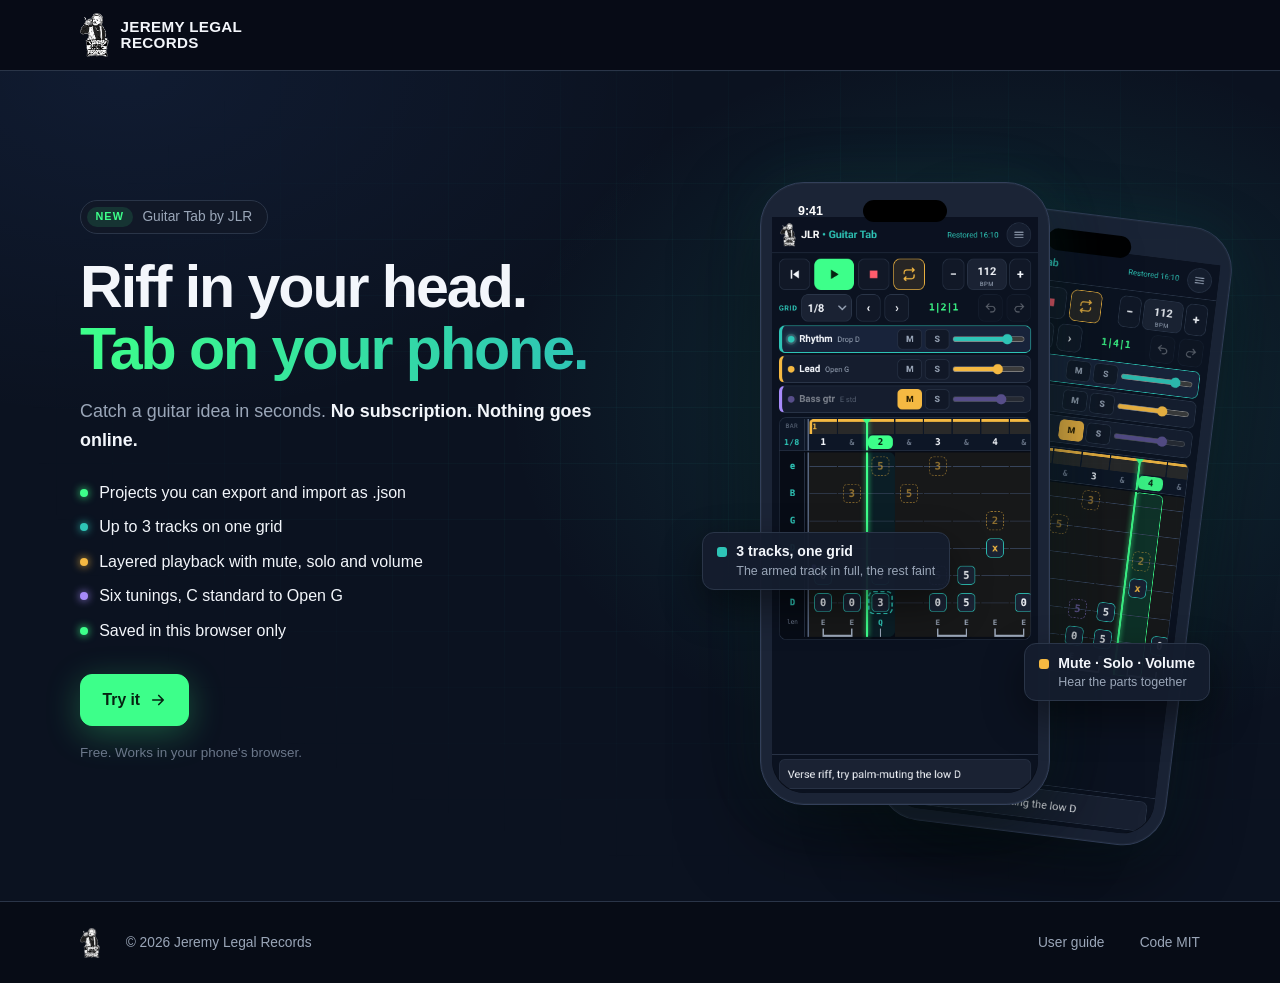
==== guitar-tab/index.html @ 5efbee7f "Add Guitar Tab at /guitar-tab/ and share images for Guitar Tab and Royalty Dashboard - guitar-tab/: " ====
<!doctype html>
<html lang="en">
<head>
<meta charset="utf-8">
<meta name="viewport" content="width=device-width, initial-scale=1, viewport-fit=cover">
<title>Guitar Tab · Jeremy Legal Records</title>
<meta name="description" content="Sketch guitar riffs on your phone. Up to 3 layered tracks, six tunings, mute/solo/volume. Free, no account, nothing stored online.">
<meta name="robots" content="noindex, nofollow">
<meta name="referrer" content="no-referrer">
<meta name="theme-color" content="#0b1220">
<meta http-equiv="Content-Security-Policy" content="default-src 'none'; style-src 'self'; img-src 'self'; base-uri 'none'; form-action 'none'">
<link rel="canonical" href="https://jeremylegalrecords.com/guitar-tab/">
<meta property="og:type" content="website">
<meta property="og:site_name" content="Jeremy Legal Records">
<meta property="og:title" content="Guitar Tab · Jeremy Legal Records">
<meta property="og:description" content="Sketch guitar riffs on your phone. Up to 3 layered tracks, six tunings, mute/solo/volume. Free, no account, nothing stored online.">
<meta property="og:url" content="https://jeremylegalrecords.com/guitar-tab/">
<meta property="og:image" content="https://jeremylegalrecords.com/guitar-tab/og.png">
<meta property="og:image:type" content="image/png">
<meta property="og:image:width" content="1200">
<meta property="og:image:height" content="630">
<meta property="og:image:alt" content="Guitar Tab by Jeremy Legal Records: a phone showing three tab tracks, Rhythm, Lead and Bass, on one grid.">
<meta name="twitter:card" content="summary_large_image">
<meta name="twitter:title" content="Guitar Tab · Jeremy Legal Records">
<meta name="twitter:description" content="Sketch guitar riffs on your phone. Up to 3 layered tracks, six tunings, mute/solo/volume. Free, no account, nothing stored online.">
<meta name="twitter:image" content="https://jeremylegalrecords.com/guitar-tab/og.png">
<meta name="twitter:image:alt" content="Guitar Tab by Jeremy Legal Records: a phone showing three tab tracks, Rhythm, Lead and Bass, on one grid.">
<link rel="icon" href="icons/favicon-32.png" type="image/png">
<link rel="apple-touch-icon" href="icons/apple-touch-icon.png">
<link rel="stylesheet" href="css/landing.css">
</head>
<body>

<header class="top">
  <div class="wrap">
    <a class="brand" href="https://jeremylegalrecords.com/" aria-label="Jeremy Legal Records home">
      <img src="assets/jlr-logo.png" alt="" width="107" height="160">
      <span>Jeremy Legal<br>Records</span>
    </a>
  </div>
</header>

<main>
<section class="hero">
  <div class="wrap">
    <div>
      <div class="pill-new"><b>NEW</b> Guitar Tab by JLR</div>
      <h1>Riff in your head.<br><span class="grad">Tab on your phone.</span></h1>
      <p class="sub">Catch a guitar idea in seconds. <b>No subscription. Nothing goes online.</b></p>
      <ul class="points">
        <li>Projects you can export and import as .json</li>
        <li class="t0">Up to 3 tracks on one grid</li>
        <li class="t1">Layered playback with mute, solo and volume</li>
        <li class="t2">Six tunings, C standard to Open G</li>
        <li>Saved in this browser only</li>
      </ul>
      <div class="ctas">
        <a class="btn go" href="./app/">Try it <svg viewBox="0 0 24 24" aria-hidden="true"><path d="M5 12h14M13 6l6 6-6 6" fill="none" stroke="currentColor" stroke-width="2.2" stroke-linecap="round" stroke-linejoin="round"/></svg></a>
      </div>
      <p class="fine">Free. Works in your phone's browser.</p>
    </div>
    <div class="stage" aria-hidden="true">
      <div class="phone p2"><img src="assets/shots/app-playing.png" alt="" width="780" height="1688"></div>
      <div class="phone p1"><img src="assets/shots/app-tracks.png" alt="" width="780" height="1688"></div>
      <div class="float f1"><i></i><div>3 tracks, one grid<small>The armed track in full, the rest faint</small></div></div>
      <div class="float f2"><i></i><div>Mute · Solo · Volume<small>Hear the parts together</small></div></div>
    </div>
  </div>
</section>
</main>

<footer>
  <div class="wrap">
    <img src="assets/jlr-logo.png" alt="" width="107" height="160">
    <span>© 2026 Jeremy Legal Records</span>
    <span class="links"><a href="https://github.com/maximini22/github-tab/blob/main/docs/USER-GUIDE.md">User guide</a><a href="https://github.com/maximini22/github-tab/blob/main/LICENSE">Code MIT</a></span>
  </div>
</footer>
</body>
</html>
---- guitar-tab/css/landing.css ----
/* Landing style. Adapted from the Royalty Dashboard landing page (jeremylegalrecords.com, royalty-dashboard/landing.css), used read-only as a reference. */
:root{
  --bg:#0b1220;--bg-deep:#070c16;--bg2:#111827;--card:#151d2e;--card2:#1a2233;--line:#2a3548;
  --text:#f3f6fb;--muted:#9aa6b8;--dim:#6b778a;--teal:#2ec4b6;--teal-dim:rgba(46,196,182,.15);
  --neon:#3dff8a;--neon-dim:rgba(61,255,138,.12);--blue:#4f8cff;--purple:#a78bfa;--amber:#f5b942;--red:#ff5c6c;
  --font:-apple-system,BlinkMacSystemFont,"SF Pro Display","SF Pro Text","Segoe UI",Roboto,Helvetica,Arial,sans-serif;
  --mono:ui-monospace,"SF Mono",Menlo,Consolas,monospace
}
*{box-sizing:border-box}
html{scroll-behavior:smooth;color-scheme:dark}
body{margin:0;background:var(--bg);color:var(--text);font:400 1rem/1.6 var(--font);-webkit-font-smoothing:antialiased;overflow-x:hidden}
img{display:block;max-width:100%;height:auto}
a{color:inherit}
.wrap{width:min(1120px,100% - 2.5rem);margin-inline:auto}
.k{font-size:.72rem;font-weight:700;letter-spacing:.14em;text-transform:uppercase;color:var(--teal);margin:0 0 .7rem}
.neon{color:var(--neon)}
h1,h2,h3{letter-spacing:-.035em;line-height:1.04;margin:0}
h2{font-size:clamp(2.1rem,5vw,3.3rem);font-weight:800}
.center{text-align:center}
.lede{color:var(--muted);font-size:1.06rem;max-width:40rem;margin:1rem auto 0}
section{padding-block:clamp(4rem,9vw,6.5rem)}
.rule{border-top:1px solid var(--line)}
/* buttons */
.btn{display:inline-flex;align-items:center;justify-content:center;gap:.55rem;min-height:50px;padding:.8rem 1.35rem;border-radius:12px;font-weight:700;font-size:.98rem;text-decoration:none;border:1px solid var(--line);background:var(--bg2);color:var(--text);white-space:nowrap;transition:filter .15s,border-color .15s}
.btn:hover{border-color:var(--teal)}
.btn.go{background:var(--neon);border-color:var(--neon);color:#062312;box-shadow:0 8px 34px rgba(61,255,138,.28)}
.btn.go:hover{filter:brightness(1.06)}
.btn.sm{min-height:38px;padding:.45rem .9rem;font-size:.86rem;border-radius:10px}
.btn svg{width:18px;height:18px}
/* header */
.top{position:sticky;top:0;z-index:40;background:rgba(7,12,22,.9);backdrop-filter:blur(12px);-webkit-backdrop-filter:blur(12px);border-bottom:1px solid var(--line)}
.top .wrap{display:flex;align-items:center;gap:1.4rem;height:70px}
.brand{display:flex;align-items:center;gap:.7rem;text-decoration:none;margin-right:auto}
.brand img{height:44px;width:auto}
.brand span{font-weight:800;font-size:.95rem;line-height:1.05;letter-spacing:.02em;text-transform:uppercase}
.nav{display:flex;align-items:center;gap:1.4rem;font-size:.92rem}
.nav a{color:var(--muted);text-decoration:none}
.nav a:hover{color:var(--text)}
.nav a.on{color:var(--teal);border:1px solid rgba(46,196,182,.55);background:var(--teal-dim);border-radius:999px;padding:.38rem .9rem}
/* hero */
.hero{position:relative;padding-block:clamp(3rem,7vw,5.5rem) clamp(4rem,8vw,6rem);overflow:hidden;isolation:isolate}
.hero::before{content:"";position:absolute;inset:0;z-index:-2;background:radial-gradient(700px 520px at 78% 40%,rgba(46,196,182,.16),transparent 70%),radial-gradient(800px 500px at 10% 0%,rgba(79,140,255,.08),transparent 70%)}
.hero::after{content:"";position:absolute;inset:0;z-index:-1;background-image:linear-gradient(rgba(46,196,182,.05) 1px,transparent 1px),linear-gradient(90deg,rgba(46,196,182,.05) 1px,transparent 1px);background-size:56px 56px;mask-image:radial-gradient(ellipse at 70% 40%,#000 20%,transparent 70%);-webkit-mask-image:radial-gradient(ellipse at 70% 40%,#000 20%,transparent 70%)}
.hero .wrap{display:grid;grid-template-columns:1.12fr .88fr;gap:2rem;align-items:center}
.pill-new{display:inline-flex;align-items:center;gap:.6rem;border:1px solid var(--line);background:var(--bg2);border-radius:999px;padding:.3rem .9rem .3rem .35rem;font-size:.86rem;color:var(--muted);margin-bottom:1.4rem}
.pill-new b{background:var(--neon-dim);color:var(--neon);border-radius:999px;padding:.1rem .55rem;font-size:.68rem;letter-spacing:.1em}
.hero h1{font-size:clamp(2.5rem,5.6vw,3.85rem);font-weight:800}
.hero h1 .grad{background:linear-gradient(90deg,var(--neon),var(--teal));-webkit-background-clip:text;background-clip:text;color:transparent}
.hero .sub{color:var(--muted);font-size:1.12rem;max-width:33rem;margin:1.4rem 0 2rem}
.hero .sub b{color:var(--text);font-weight:600}
.ctas{display:flex;flex-wrap:wrap;gap:.8rem}
.ticks{list-style:none;padding:0;margin:1.6rem 0 0;display:flex;flex-wrap:wrap;gap:.4rem 1.4rem;font-size:.86rem;color:var(--muted)}
.ticks li::before{content:"";display:inline-block;width:7px;height:7px;border-radius:50%;background:var(--neon);margin-right:.5rem;vertical-align:middle;box-shadow:0 0 8px var(--neon)}
.stage{position:relative;height:620px}
.stage .phone{position:absolute;width:290px}
.stage .p1{left:8%;top:10px;z-index:2}
.stage .p2{right:0;top:40px;transform:rotate(7deg);opacity:.92;z-index:1}
.float{position:absolute;z-index:3;display:flex;gap:.6rem;align-items:flex-start;background:rgba(21,29,46,.95);border:1px solid var(--line);border-radius:12px;padding:.6rem .85rem;font-size:.88rem;font-weight:700;box-shadow:0 16px 40px rgba(0,0,0,.45);max-width:250px;line-height:1.3}
.float small{display:block;font-weight:400;color:var(--muted);font-size:.78rem;margin-top:.15rem}
.float i{flex:none;width:10px;height:10px;border-radius:3px;margin-top:.3rem}
.float.f1{left:-4%;top:58%}.float.f1 i{background:var(--amber)}
.float.f2{right:-2%;top:76%}.float.f2 i{background:var(--neon)}
/* phone frame */
.phone{position:relative;border-radius:44px;padding:34px 11px 11px;background:linear-gradient(#070c16,#070c16) content-box,#1b2436;border:1px solid #33405a;box-shadow:0 30px 80px rgba(0,0,0,.55),0 0 0 1px rgba(255,255,255,.03) inset,0 0 60px rgba(46,196,182,.10)}
.phone::before{content:"";position:absolute;top:17px;left:50%;transform:translateX(-50%);width:84px;height:22px;border-radius:12px;background:#000;z-index:2}
.phone::after{content:"9:41";position:absolute;top:17px;left:13%;font:700 .78rem/22px var(--font);color:#fff;letter-spacing:0}
.phone img{border-radius:0 0 34px 34px;width:100%;aspect-ratio:390/844;object-fit:cover;object-position:top}
.phone .notch-pad{display:none}
/* before / after */
.ba{display:grid;grid-template-columns:1.45fr auto .9fr;gap:2rem;align-items:center;margin-top:3.2rem}
.window{position:relative;background:#f4f5f7;border-radius:12px;box-shadow:0 30px 70px rgba(0,0,0,.5);transform:rotate(-2deg);overflow:hidden}
.window .bar{display:flex;align-items:center;gap:.45rem;background:#e3e6eb;padding:.55rem .8rem;font:500 .8rem var(--mono);color:#3b4250}
.window .bar i{width:11px;height:11px;border-radius:50%;background:#ff5f57}.window .bar i+i{background:#febc2e}.window .bar i+i+i{background:#28c840;margin-right:.6rem}
.sheet-wrap{overflow:hidden;max-height:470px;position:relative}
.sheet-wrap::after{content:"";position:absolute;left:0;right:0;bottom:0;height:120px;background:linear-gradient(transparent,#f4f5f7)}
.sheet{border-collapse:collapse;font:400 .68rem/1.35 var(--mono);color:#2b3240;white-space:nowrap}
.sheet th{background:#e9ecf0;font-weight:700;text-align:left;padding:.35rem .5rem;border:1px solid #d5d9e0}
.sheet td{padding:.3rem .5rem;border:1px solid #e0e3e8}
.sheet tr.hl td{background:#fff8d6}
.sheet td.x{outline:2px solid var(--red);outline-offset:-2px;border-radius:10px;color:#b4232f}
.marker{font-family:"Marker Felt","Comic Sans MS","Chalkboard SE",var(--font);font-weight:900;font-style:italic;text-transform:uppercase;letter-spacing:.02em}
.window .marker{position:absolute;left:5%;bottom:7%;color:var(--red);font-size:1.7rem;transform:rotate(-4deg);z-index:2}
.arrow{width:62px;height:62px;border-radius:50%;border:1px solid rgba(61,255,138,.5);display:grid;place-items:center;color:var(--neon);background:rgba(61,255,138,.06);box-shadow:0 0 30px rgba(61,255,138,.15)}
.arrow svg{width:26px;height:26px}
.after{position:relative;justify-self:center}
.after .phone{width:300px}
.after .marker{position:absolute;top:-2.6rem;right:-1.2rem;color:var(--neon);font-size:1.6rem;transform:rotate(-5deg);text-shadow:0 0 18px rgba(61,255,138,.5);white-space:nowrap}
.cap2{display:grid;grid-template-columns:1.45fr auto .9fr;gap:2rem;margin-top:2.2rem}
.cap2 b{display:block;font-size:1.05rem;margin-bottom:.25rem}
.cap2 p{margin:0;color:var(--muted);font-size:.95rem}
.cap2 .sp{width:62px}
/* formula */
.formula{padding-block:2.6rem;background:var(--bg-deep);border-block:1px solid var(--line)}
.formula .wrap{display:flex;align-items:center;justify-content:center;flex-wrap:wrap;gap:1rem}
.src{display:flex;align-items:center;gap:.8rem;background:var(--card);border:1px solid var(--line);border-radius:14px;padding:.85rem 1.1rem;min-width:200px}
.src .ic{width:38px;height:38px;border-radius:9px;display:grid;place-items:center;font:800 .62rem var(--font);letter-spacing:.04em;flex:none}
.src b{display:block;font-size:.98rem}
.src small{color:var(--muted);font-size:.8rem}
.ic.dk{background:rgba(79,140,255,.16);color:#8db4ff}.ic.apra{background:rgba(245,185,66,.14);color:var(--amber)}.ic.ppca{background:rgba(167,139,250,.16);color:var(--purple)}
.ic.rd{background:#0b1220;padding:4px}
.src.out{border-color:rgba(61,255,138,.6);background:linear-gradient(135deg,rgba(61,255,138,.12),rgba(46,196,182,.06));box-shadow:0 0 34px rgba(61,255,138,.14)}
.op{font-size:1.6rem;font-weight:800;color:var(--dim)}
/* feature cards */
.cards{display:grid;grid-template-columns:1fr 1fr;gap:1.2rem;margin-top:3.2rem}
.fc{background:var(--card);border:1px solid var(--line);border-top:2px solid var(--c,var(--teal));border-radius:16px;padding:1.6rem 1.6rem 1.4rem;display:flex;flex-direction:column}
.fc .k{color:var(--c)}
.fc h3{font-size:1.45rem;font-weight:800;letter-spacing:-.02em}
.fc p{color:var(--muted);margin:.6rem 0 1.2rem;font-size:.97rem}
.fc .shot{margin-top:auto;border-top:1px dashed var(--line);padding-top:1.2rem}
.fc .shot img{border-radius:10px;border:1px solid var(--line);width:100%;max-height:340px;object-fit:cover;object-position:top}
.c-amber{--c:var(--amber)}.c-purple{--c:var(--purple)}.c-teal{--c:var(--teal)}.c-green{--c:var(--neon)}
/* four screens */
.screens{display:grid;grid-template-columns:repeat(4,1fr);gap:1.6rem;margin-top:3.2rem}
.screens figure{margin:0;text-align:center}
.screens .phone{border-radius:36px;padding:28px 9px 9px}
.screens .phone::before{top:11px;width:64px;height:18px}
.screens .phone::after{top:11px;line-height:18px;font-size:.66rem}
.screens .phone img{border-radius:0 0 28px 28px}
.screens figcaption{margin-top:1.3rem}
.screens figcaption .k{margin:0 0 .3rem}
.screens figcaption b{display:block;font-size:1.05rem}
.screens figcaption span{color:var(--muted);font-size:.9rem}
/* privacy */
.priv{display:grid;grid-template-columns:1fr 1fr;gap:2.5rem;align-items:center;background:linear-gradient(135deg,rgba(46,196,182,.10),rgba(21,29,46,.6) 45%);border:1px solid rgba(46,196,182,.3);border-radius:22px;padding:clamp(1.6rem,4vw,3rem)}
.lock{width:52px;height:52px;border-radius:14px;display:grid;place-items:center;background:var(--teal-dim);border:1px solid rgba(46,196,182,.45);color:var(--teal);margin-bottom:1.4rem}
.lock svg{width:24px;height:24px}
.priv h2{font-size:clamp(1.9rem,4vw,2.6rem)}
.priv p{color:var(--muted);margin:1rem 0 1.3rem}
.chips{display:flex;flex-wrap:wrap;gap:.5rem}
.chips span{border:1px solid var(--line);background:var(--bg2);border-radius:999px;padding:.3rem .8rem;font-size:.82rem;font-weight:600}
.steps{display:grid;gap:.8rem;list-style:none;margin:0;padding:0}
.steps li{display:flex;gap:1rem;align-items:flex-start;background:rgba(17,24,39,.85);border:1px solid var(--line);border-radius:14px;padding:1rem 1.1rem}
.steps .n{flex:none;width:36px;height:36px;border-radius:9px;display:grid;place-items:center;background:var(--card2);color:var(--teal);font-weight:800}
.steps li:last-child .n{background:var(--neon);color:#062312}
.steps b{display:block}
.steps span{color:var(--muted);font-size:.9rem}
.steps a{color:var(--neon)}
/* label band */
.band{background:var(--bg-deep);border-block:1px solid var(--line);position:relative;overflow:hidden}
.band::after{content:"";position:absolute;right:-10%;top:-30%;width:600px;height:600px;border-radius:50%;background:radial-gradient(rgba(46,196,182,.10),transparent 65%);z-index:0}
.band .wrap{display:grid;grid-template-columns:280px 1fr;gap:3rem;align-items:center;position:relative;z-index:1}
.band img{width:100%;max-width:280px;filter:drop-shadow(0 20px 40px rgba(0,0,0,.6))}
.band p{color:var(--muted);font-size:1.06rem;max-width:36rem;margin:1rem 0}
.band p b{color:var(--text)}
.band p.k{color:var(--teal);font-size:.72rem;margin:0 0 .7rem}
/* final cta */
.final{text-align:center;position:relative;isolation:isolate}
.final::before{content:"";position:absolute;inset:0;z-index:-1;background:radial-gradient(600px 300px at 50% 50%,rgba(61,255,138,.08),transparent 70%)}
.final h2{font-size:clamp(2.2rem,5.4vw,3.6rem)}
.final .marker{font-size:.95em;letter-spacing:0}
.final .m1{color:var(--red)}.final .m2{color:var(--neon);text-shadow:0 0 22px rgba(61,255,138,.4)}
.final .ctas{justify-content:center;margin-top:2rem}
footer{border-top:1px solid var(--line);background:var(--bg-deep);padding-block:1.6rem;font-size:.86rem;color:var(--muted)}
footer .wrap{display:flex;flex-wrap:wrap;align-items:center;gap:.8rem 1.6rem}
footer img{height:30px;width:auto}
footer .links{margin-left:auto;display:flex;flex-wrap:wrap;gap:1.2rem}
footer a{text-decoration:none}
footer a:hover{color:var(--text)}
/* responsive */
@media (max-width:980px){
  .hero .wrap{grid-template-columns:1fr}
  .stage{height:560px;max-width:520px;margin-inline:auto;width:100%}
  .ba,.cap2{grid-template-columns:1fr}
  .cap2 .sp{display:none}
  .arrow{justify-self:center;transform:rotate(90deg)}
  .screens{grid-template-columns:1fr 1fr}
  .priv{grid-template-columns:1fr}
}
@media (max-width:760px){
  .nav a:not(.cta){display:none}
  .top .wrap{height:62px;gap:.8rem}
  .brand img{height:38px}
  .brand span{font-size:.8rem}
  .cards{grid-template-columns:1fr}
  .band .wrap{grid-template-columns:1fr;gap:1.5rem}
  .band img{max-width:190px}
  .src{min-width:0;flex:1 1 40%}
  .op{display:none}
  .formula .wrap{gap:.6rem}
}
@media (max-width:520px){
  .wrap{width:calc(100% - 2rem)}
  .stage{height:470px}
  .stage .phone{width:220px}
  .stage .p1{left:0}
  .stage .p2{right:0;top:30px}
  .float{display:none}
  .hero h1{font-size:2.15rem}
  .ctas .btn{flex:1 1 100%}
  .after .phone{width:250px}
  .after .marker{right:0;font-size:1.3rem}
  .window .marker{font-size:1.3rem}
  .screens{gap:1rem}
  .screens .phone{border-radius:26px;padding:20px 6px 6px}
  .screens .phone img{border-radius:0 0 21px 21px}
  .screens .phone::before{top:6px;width:40px;height:11px}
  .screens .phone::after{top:5px;line-height:13px;font-size:.5rem}
  .screens figcaption span{font-size:.8rem}
  .src{flex-basis:100%}
}

/* ---- Guitar Tab landing additions ---- */
.hero{min-height:calc(100dvh - 70px);display:flex;align-items:center}
.hero .wrap{width:min(1120px,100% - 2.5rem)}
.hero h1{font-size:clamp(2.3rem,5.4vw,3.7rem)}
.hero .sub{margin:1.1rem 0 1.6rem}
.points{list-style:none;padding:0;margin:0 0 1.9rem;display:grid;gap:.55rem;font-size:1rem;color:var(--text)}
.points li{display:flex;gap:.7rem;align-items:baseline}
.points li::before{content:"";flex:none;width:8px;height:8px;border-radius:50%;background:var(--neon);box-shadow:0 0 8px var(--neon);transform:translateY(-1px)}
.points li.t0::before{background:var(--teal);box-shadow:0 0 8px var(--teal)}
.points li.t1::before{background:var(--amber);box-shadow:0 0 8px var(--amber)}
.points li.t2::before{background:var(--purple);box-shadow:0 0 8px var(--purple)}
.fine{margin:1rem 0 0;font-size:.84rem;color:var(--dim)}
.float.f1 i{background:var(--teal)}
.float.f2 i{background:var(--amber)}
footer .links a{margin-left:1rem}
/* old-address banner (github.io copy only; scripts/publish-to-jlr.sh removes it) */
.moved{margin:0;padding:.7rem 1.25rem;text-align:center;font-size:.92rem;line-height:1.45;color:var(--muted);background:var(--teal-dim);border-bottom:1px solid rgba(46,196,182,.35)}
.moved a{display:block;color:var(--teal);font-weight:700;text-decoration:none}
.moved a:hover{text-decoration:underline}
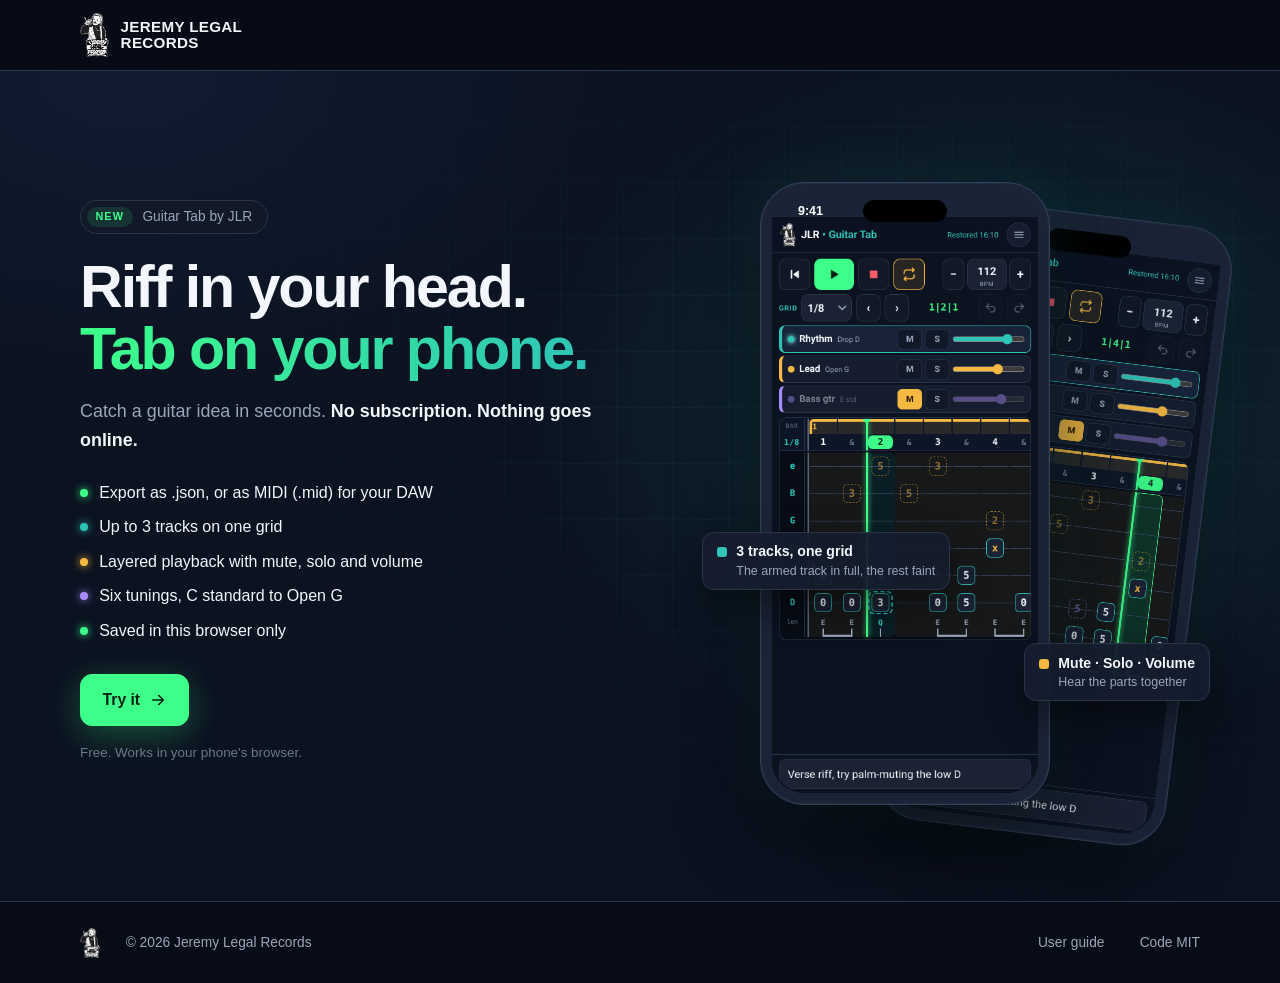
==== commit f2727e8e: "Guitar Tab v5: MIDI export and step editor" ====
--- a/guitar-tab/index.html
+++ b/guitar-tab/index.html
@@ -48,7 +48,7 @@
       <h1>Riff in your head.<br><span class="grad">Tab on your phone.</span></h1>
       <p class="sub">Catch a guitar idea in seconds. <b>No subscription. Nothing goes online.</b></p>
       <ul class="points">
-        <li>Projects you can export and import as .json</li>
+        <li>Export as .json, or as MIDI (.mid) for your DAW</li>
         <li class="t0">Up to 3 tracks on one grid</li>
         <li class="t1">Layered playback with mute, solo and volume</li>
         <li class="t2">Six tunings, C standard to Open G</li>
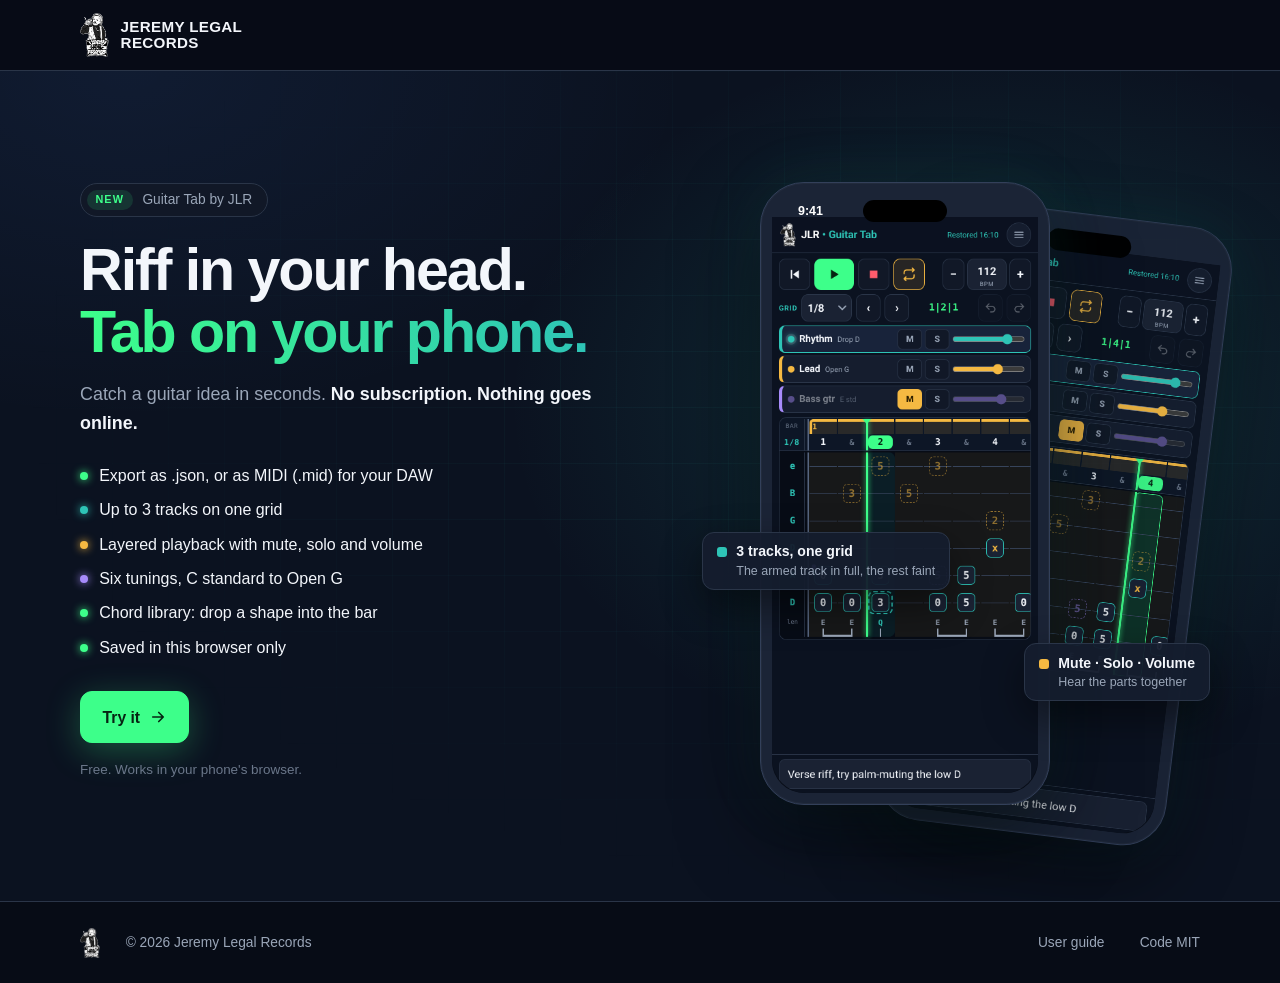
==== commit 76497240: "guitar-tab: v8 (share fix, per-track feel, chord library)" ====
--- a/guitar-tab/index.html
+++ b/guitar-tab/index.html
@@ -52,6 +52,7 @@
         <li class="t0">Up to 3 tracks on one grid</li>
         <li class="t1">Layered playback with mute, solo and volume</li>
         <li class="t2">Six tunings, C standard to Open G</li>
+        <li>Chord library: drop a shape into the bar</li>
         <li>Saved in this browser only</li>
       </ul>
       <div class="ctas">
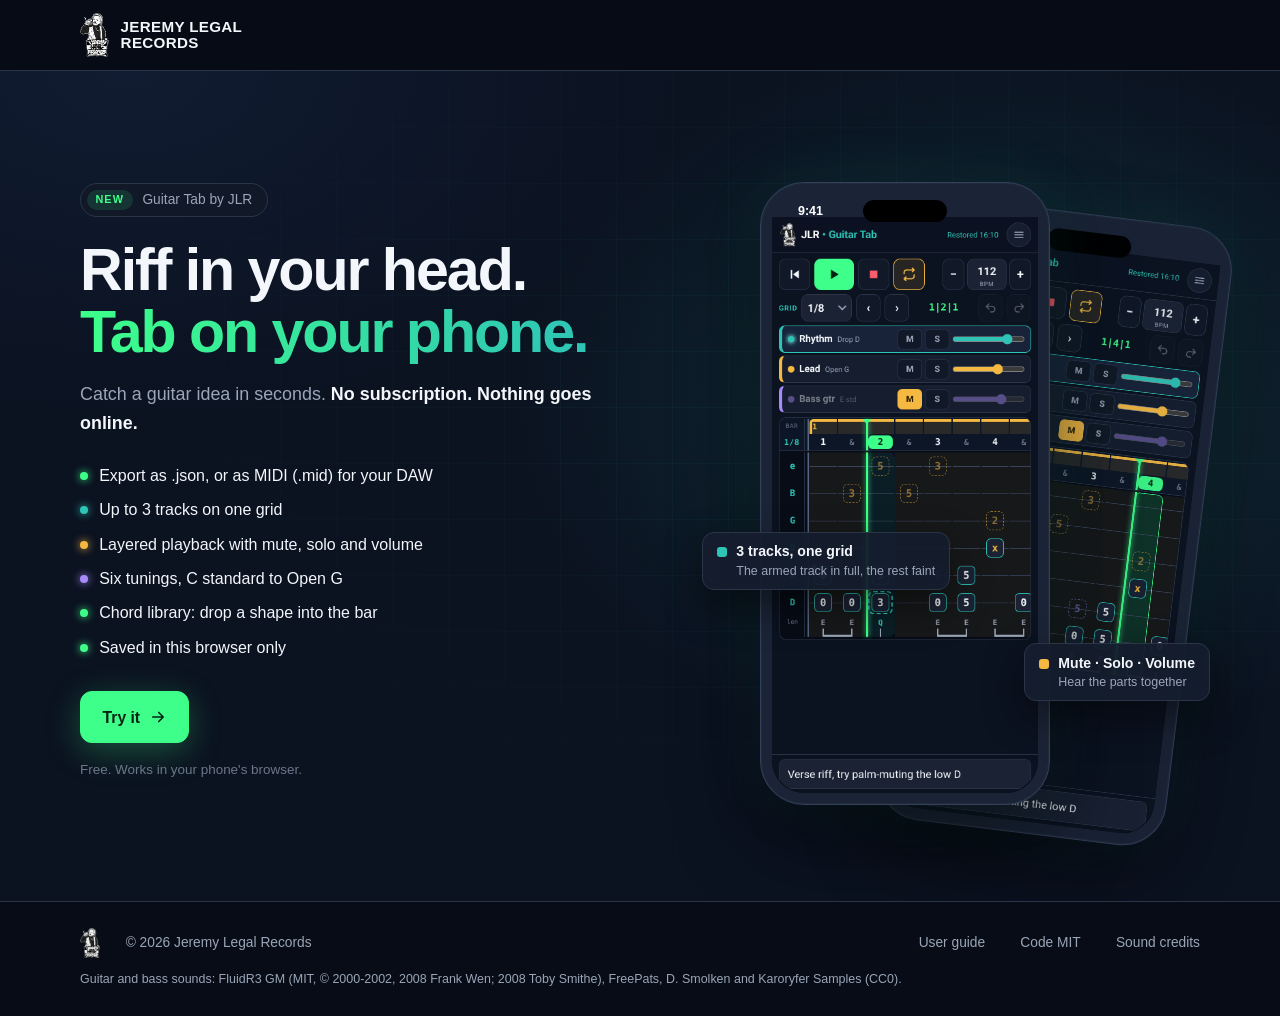
==== commit 870b2d80: "guitar-tab v9: sampled guitar and bass Sounds (github-tab 429abec)" ====
--- a/guitar-tab/index.html
+++ b/guitar-tab/index.html
@@ -74,7 +74,8 @@
   <div class="wrap">
     <img src="assets/jlr-logo.png" alt="" width="107" height="160">
     <span>© 2026 Jeremy Legal Records</span>
-    <span class="links"><a href="https://github.com/maximini22/github-tab/blob/main/docs/USER-GUIDE.md">User guide</a><a href="https://github.com/maximini22/github-tab/blob/main/LICENSE">Code MIT</a></span>
+    <span class="links"><a href="https://github.com/maximini22/github-tab/blob/main/docs/USER-GUIDE.md">User guide</a><a href="https://github.com/maximini22/github-tab/blob/main/LICENSE">Code MIT</a><a href="https://github.com/maximini22/github-tab/blob/main/NOTICE">Sound credits</a></span>
+    <span class="credits">Guitar and bass sounds: FluidR3 GM (MIT, © 2000-2002, 2008 Frank Wen; 2008 Toby Smithe), FreePats, D. Smolken and Karoryfer Samples (CC0).</span>
   </div>
 </footer>
 </body>
--- a/guitar-tab/css/landing.css
+++ b/guitar-tab/css/landing.css
@@ -156,6 +156,7 @@
 footer .links{margin-left:auto;display:flex;flex-wrap:wrap;gap:1.2rem}
 footer a{text-decoration:none}
 footer a:hover{color:var(--text)}
+footer .credits{flex-basis:100%;font-size:.78rem}
 /* responsive */
 @media (max-width:980px){
   .hero .wrap{grid-template-columns:1fr}
